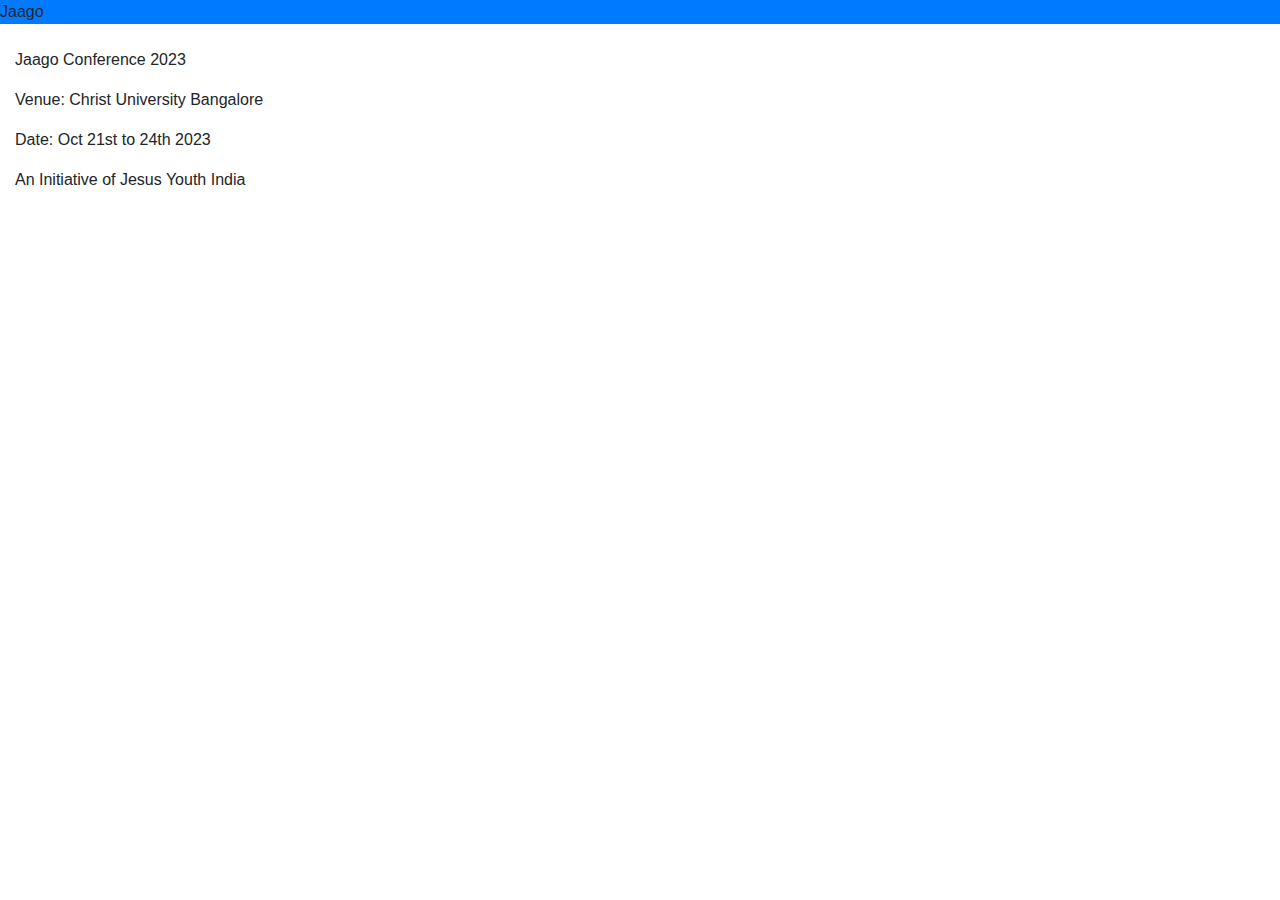
==== index.html @ bb732668 "Update index.html" ====
<!DOCTYPE html>
<html lang="en">
<head>
<meta charset="UTF-8">
<meta http-equiv="X-UA-Compatible" content="IE=edge">
<meta name="viewport" content="width=device-width, initial-scale=1.0">
<title>Quiz Mock Test</title>
<link rel="stylesheet" href="style1.css">
<link rel="stylesheet" href="https://cdnjs.cloudflare.com/ajax/libs/font-awesome/4.7.0/css/font-awesome.css">
<link rel="stylesheet" href="https://cdnjs.cloudflare.com/ajax/libs/twitter-bootstrap/4.0.0-alpha.6/css/bootstrap.min.css">
</head>
<body>
<header class="header bg-primary">
<div class="left-title">Jaago</div>
<div class="right-title"> </div>
<div class="clearfix"></div>
</header>
<div class="content">
<div class="container-fluid">
<div class="row">
<div class="col-sm-12">
<div id="result" class="quiz-body">


<br>
 <p>Jaago Conference 2023</p>
<p>Venue: Christ University Bangalore</p>
<p>Date: Oct 21st to 24th 2023</p>
<p>An Initiative of Jesus Youth India</p><br>

</div>
</div> <!-- End of col-sm-12 -->
</div> <!-- End of row -->
</div> <!-- ENd of container fluid -->
</div> <!-- End of content -->
<script src="https://cdnjs.cloudflare.com/ajax/libs/jquery/3.1.1/jquery.min.js"></script>
<script src="https://cdnjs.cloudflare.com/ajax/libs/twitter-bootstrap/4.0.0-alpha.6/js/bootstrap.min.js"></script>
</body>
</html>
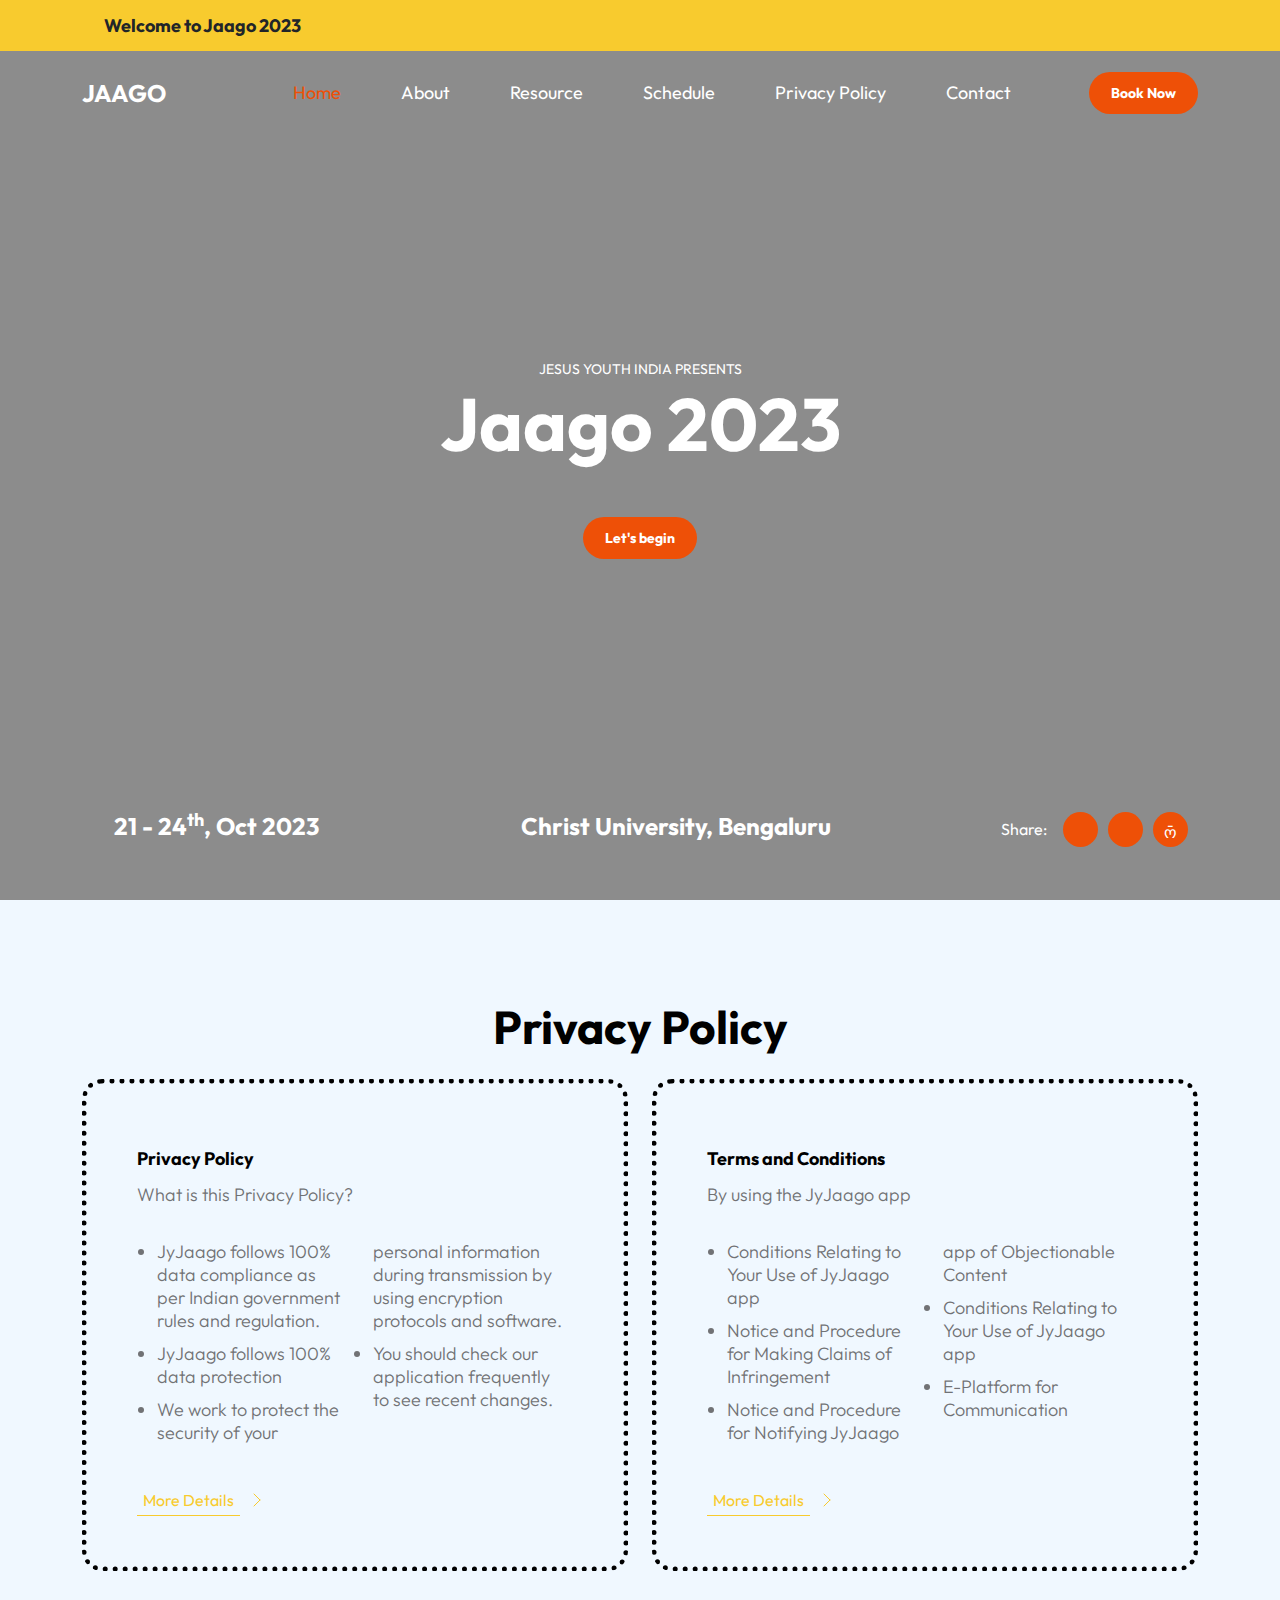
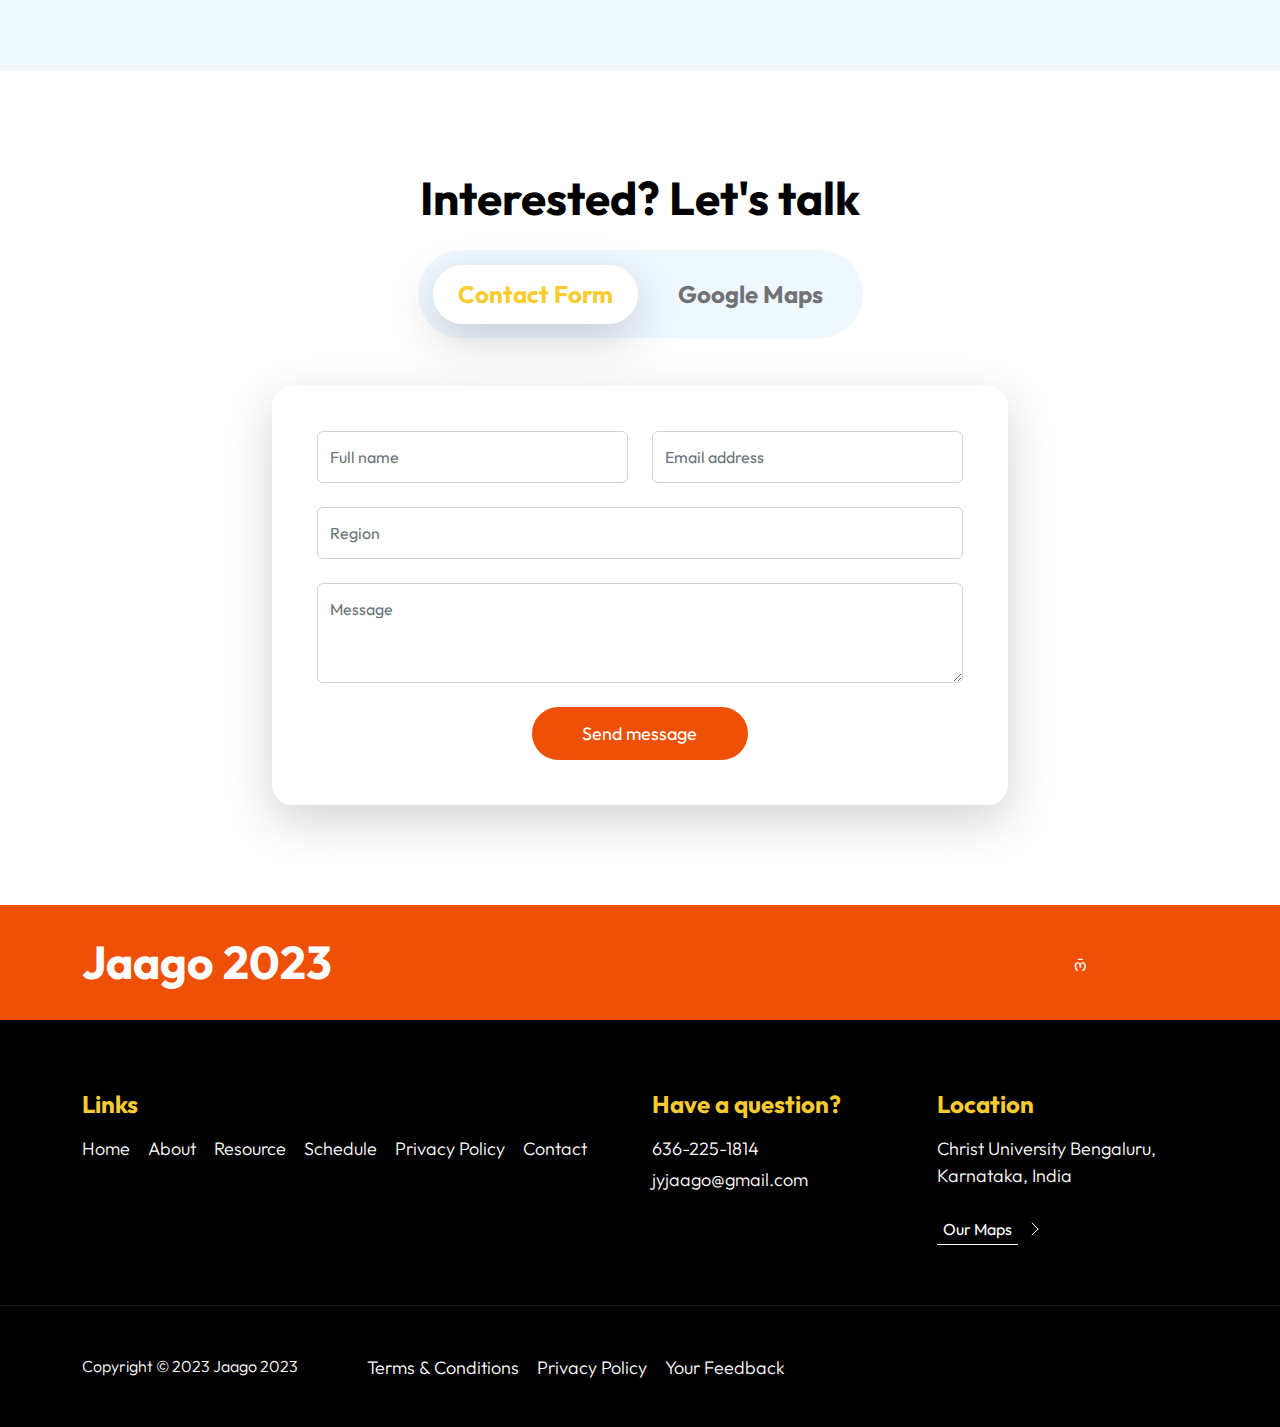
==== commit ba5c4a05: "Add files via upload" ====
--- a/index.html
+++ b/index.html
@@ -1,39 +1,680 @@
-<!DOCTYPE html>
+<!doctype html>
 <html lang="en">
-<head>
-<meta charset="UTF-8">
-<meta http-equiv="X-UA-Compatible" content="IE=edge">
-<meta name="viewport" content="width=device-width, initial-scale=1.0">
-<title>Quiz Mock Test</title>
-<link rel="stylesheet" href="style1.css">
-<link rel="stylesheet" href="https://cdnjs.cloudflare.com/ajax/libs/font-awesome/4.7.0/css/font-awesome.css">
-<link rel="stylesheet" href="https://cdnjs.cloudflare.com/ajax/libs/twitter-bootstrap/4.0.0-alpha.6/css/bootstrap.min.css">
-</head>
-<body>
-<header class="header bg-primary">
-<div class="left-title">Jaago</div>
-<div class="right-title"> </div>
-<div class="clearfix"></div>
-</header>
-<div class="content">
-<div class="container-fluid">
-<div class="row">
-<div class="col-sm-12">
-<div id="result" class="quiz-body">
-
-
-<br>
- <p>Jaago Conference 2023</p>
-<p>Venue: Christ University Bangalore</p>
-<p>Date: Oct 21st to 24th 2023</p>
-<p>An Initiative of Jesus Youth India</p><br>
-
-</div>
-</div> <!-- End of col-sm-12 -->
-</div> <!-- End of row -->
-</div> <!-- ENd of container fluid -->
-</div> <!-- End of content -->
-<script src="https://cdnjs.cloudflare.com/ajax/libs/jquery/3.1.1/jquery.min.js"></script>
-<script src="https://cdnjs.cloudflare.com/ajax/libs/twitter-bootstrap/4.0.0-alpha.6/js/bootstrap.min.js"></script>
-</body>
-</html>
+    <head>
+        <meta charset="utf-8">
+        <meta name="viewport" content="width=device-width, initial-scale=1">
+
+        <meta name="description" content="">
+        <meta name="author" content="">
+
+        <title>Jaago Conference 2023</title>
+
+        <!-- CSS FILES -->        
+        <link rel="preconnect" href="https://fonts.googleapis.com">
+        
+        <link rel="preconnect" href="https://fonts.gstatic.com" crossorigin>
+        
+        <link href="https://fonts.googleapis.com/css2?family=Outfit:wght@100;200;400;700&display=swap" rel="stylesheet">
+                
+        <link href="bootstrap.min.css" rel="stylesheet">
+
+        <link href="bootstrap-icons.css" rel="stylesheet">
+
+        <link href="jaagostyle.css" rel="stylesheet">
+        
+
+    </head>
+    
+    <body>
+
+        <main>
+
+            <header class="site-header">
+                <div class="container">
+                    <div class="row">
+                        
+                        <div class="col-lg-12 col-12 d-flex flex-wrap">
+                            <p class="d-flex me-4 mb-0">
+                                <i class="bi-person custom-icon me-2"></i>
+                                <strong class="text-dark">Welcome to Jaago 2023</strong>
+                            </p>
+                        </div>
+
+                    </div>
+                </div>
+            </header>
+
+
+            <nav class="navbar navbar-expand-lg">
+                <div class="container">
+                    <a class="navbar-brand" href="index.html">
+                        JAAGO
+                    </a>
+
+                    <a href="" class="btn custom-btn d-lg-none ms-auto me-4">Book Now</a>
+    
+                    <button class="navbar-toggler" type="button" data-bs-toggle="collapse" data-bs-target="#navbarNav" aria-controls="navbarNav" aria-expanded="false" aria-label="Toggle navigation">
+                        <span class="navbar-toggler-icon"></span>
+                    </button>
+    
+                    <div class="collapse navbar-collapse" id="navbarNav">
+                        <ul class="navbar-nav align-items-lg-center ms-auto me-lg-5">
+                            <li class="nav-item">
+                                <a class="nav-link click-scroll" href="#section_1">Home</a>
+                            </li>
+    
+                            <li class="nav-item">
+                                <a class="nav-link click-scroll" href="#section_2">About</a>
+                            </li>
+    
+                            <li class="nav-item">
+                                <a class="nav-link click-scroll" href="#section_3">Resource</a>
+                            </li>
+
+                            <li class="nav-item">
+                                <a class="nav-link click-scroll" href="#section_4">Schedule</a>
+                            </li>
+
+                            <li class="nav-item">
+                                <a class="nav-link click-scroll" href="#section_5">Privacy Policy</a>
+                            </li>
+    
+                            <li class="nav-item">
+                                <a class="nav-link click-scroll" href="#section_6">Contact</a>
+                            </li>
+                        </ul>
+
+                        <a href="" class="btn custom-btn d-lg-block d-none">Book Now</a>
+                    </div>
+                </div>
+            </nav>
+            
+
+            <section class="hero-section" id="section_1">
+                <div class="section-overlay"></div>
+
+                <div class="container d-flex justify-content-center align-items-center">
+                    <div class="row">
+
+                        <div class="col-12 mt-auto mb-5 text-center">
+                            <small>Jesus Youth India Presents</small>
+
+                            <h1 class="text-white mb-5">Jaago 2023</h1>
+
+                            <a class="btn custom-btn smoothscroll" href="#section_2">Let's begin</a>
+                        </div>
+
+                        <div class="col-lg-12 col-12 mt-auto d-flex flex-column flex-lg-row text-center">
+                            <div class="date-wrap">
+                                <h5 class="text-white">
+                                    <i class="custom-icon bi-clock me-2"></i>
+                                    21 - 24<sup>th</sup>, Oct 2023
+                                </h5>
+                            </div>
+
+                            <div class="location-wrap mx-auto py-3 py-lg-0">
+                                <h5 class="text-white">
+                                    <i class="custom-icon bi-geo-alt me-2"></i>
+                                    Christ University, Bengaluru
+                                </h5>
+                            </div>
+
+                            <div class="social-share">
+                                <ul class="social-icon d-flex align-items-center justify-content-center">
+                                    <span class="text-white me-3">Share:</span>
+
+                                    <li class="social-icon-item">
+                                        <a href="#" class="social-icon-link">
+                                            <span class="bi-facebook"></span>
+                                        </a>
+                                    </li>
+
+                                    <li class="social-icon-item">
+                                        <a href="#" class="social-icon-link">
+                                            <span class="bi-twitter"></span>
+                                        </a>
+                                    </li>
+
+                                    <li class="social-icon-item">
+                                        <a href="#" class="social-icon-link">
+                                            <span class="bi-instagram"></span>
+                                        </a>
+                                    </li>
+                                </ul>
+                            </div>
+                        </div>
+                    </div>
+                </div>
+
+                <div class="video-wrap">
+                    <video autoplay="" loop="" muted="" class="custom-video" poster="">
+                        <source src="pexels-2022395.mp4" type="video/mp4">
+
+                        Your browser does not support the video tag.
+                    </video>
+                </div>
+            </section>
+
+
+          <!--  <section class="about-section section-padding" id="section_2">
+                <div class="container">
+                    <div class="row">
+
+                        <div class="col-lg-6 col-12 mb-4 mb-lg-0 d-flex align-items-center">
+                            <div class="services-info">
+                                <h2 class="text-white mb-4">About Festava 2022</h2>
+
+                                <p class="text-white">Festava Live is free CSS template provided by TemplateMo website. This layout is built on Bootstrap v5.2.2 CSS library. You are free to use this template for your commercial website.</p>
+
+                                <h6 class="text-white mt-4">Once in Lifetime Experience</h6>
+
+                                <p class="text-white">You are not allowed to redistribute the template ZIP file on any other website without a permission.</p>
+
+                                <h6 class="text-white mt-4">Whole Night Party</h6>
+
+                                <p class="text-white">Please tell your friends about our website. Thank you.</p>
+                            </div>
+                        </div>
+
+                        <div class="col-lg-6 col-12">
+                            <div class="about-text-wrap">
+                                <img src="images/pexels-alexander-suhorucov-6457579.jpg" class="about-image img-fluid">
+
+                                <div class="about-text-info d-flex">
+                                    <div class="d-flex">
+                                        <i class="about-text-icon bi-person"></i>
+                                    </div>
+
+
+                                    <div class="ms-4">
+                                        <h3>a happy moment</h3>
+
+                                        <p class="mb-0">your amazing festival experience with us</p>
+                                    </div>
+                                </div>
+                            </div>
+                        </div>
+
+                    </div>
+                </div>
+            </section>-->
+
+
+          <!--   <section class="artists-section section-padding" id="section_3">
+                <div class="container">
+                    <div class="row justify-content-center">
+
+                        <div class="col-12 text-center">
+                            <h2 class="mb-4">Meet Artists</h1>
+                        </div>
+
+                        <div class="col-lg-5 col-12">
+                            <div class="artists-thumb">
+                                <div class="artists-image-wrap">
+                                    <img src="images/artists/joecalih-UmTZqmMvQcw-unsplash.jpg" class="artists-image img-fluid">
+                                </div>
+
+                                <div class="artists-hover">
+                                    <p>
+                                        <strong>Name:</strong>
+                                        Madona
+                                    </p>
+
+                                    <p>
+                                        <strong>Birthdate:</strong>
+                                        August 16, 1958
+                                    </p>
+
+                                    <p>
+                                        <strong>Music:</strong>
+                                        Pop, R&amp;B
+                                    </p>
+
+                                    <hr>
+
+                                    <p class="mb-0">
+                                        <strong>Youtube Channel:</strong>
+                                        <a href="#">Madona Official</a>
+                                    </p>
+                                </div>
+                            </div>
+                        </div>
+
+                        <div class="col-lg-5 col-12">
+                            <div class="artists-thumb">
+                                <div class="artists-image-wrap">
+                                    <img src="images/artists/abstral-official-bdlMO9z5yco-unsplash.jpg" class="artists-image img-fluid">
+                                </div>
+
+                                <div class="artists-hover">
+                                    <p>
+                                        <strong>Name:</strong>
+                                        Rihana
+                                    </p>
+
+                                    <p>
+                                        <strong>Birthdate:</strong>
+                                        Feb 20, 1988
+                                    </p>
+
+                                    <p>
+                                        <strong>Music:</strong>
+                                        Country
+                                    </p>
+
+                                    <hr>
+
+                                    <p class="mb-0">
+                                        <strong>Youtube Channel:</strong>
+                                        <a href="#">Rihana Official</a>
+                                    </p>
+                                </div>
+                            </div>
+
+                            <div class="artists-thumb">
+                                <img src="images/artists/soundtrap-rAT6FJ6wltE-unsplash.jpg" class="artists-image img-fluid">
+
+                                <div class="artists-hover">
+                                    <p>
+                                        <strong>Name:</strong>
+                                        Bruno Bros
+                                    </p>
+
+                                    <p>
+                                        <strong>Birthdate:</strong>
+                                        October 8, 1985
+                                    </p>
+
+                                    <p>
+                                        <strong>Music:</strong>
+                                        Pop
+                                    </p>
+
+                                    <hr>
+
+                                    <p class="mb-0">
+                                        <strong>Youtube Channel:</strong>
+                                        <a href="#">Bruno Official</a>
+                                    </p>
+                                </div>
+                            </div>
+                        </div>
+
+                    </div>
+                </div>
+            </section>-->
+
+
+      <!--      <section class="schedule-section section-padding" id="section_4">
+                <div class="container">
+                    <div class="row">
+
+                        <div class="col-12 text-center">
+                            <h2 class="text-white mb-4">Event Schedule</h1>
+
+                            <div class="table-responsive">
+                                <table class="schedule-table table table-dark">
+                                    <thead>
+                                        <tr>
+                                            <th scope="col">Date</th>
+
+                                            <th scope="col">Wednesday</th>
+
+                                            <th scope="col">Thursday</th>
+
+                                            <th scope="col">Friday</th>
+
+                                        </tr>
+                                    </thead>
+
+                                    <tbody>
+                                        <tr>
+                                            <th scope="row">Day 1</th>
+
+                                            <td class="table-background-image-wrap pop-background-image">
+                                                <h3>Pop Night</h3>
+
+                                                <p class="mb-2">5:00 - 7:00 PM</p>
+
+                                                <p>By Adele</p>
+
+                                                <div class="section-overlay"></div>
+                                            </td>
+
+                                            <td style="background-color: #F3DCD4"></td>
+
+                                            <td class="table-background-image-wrap rock-background-image">
+                                                <h3>Rock & Roll</h3>
+
+                                                <p class="mb-2">7:00 - 11:00 PM</p>
+
+                                                <p>By Rihana</p>
+
+                                                <div class="section-overlay"></div>
+                                            </td>
+                                        </tr>
+
+                                        <tr>
+                                            <th scope="row">Day 2</th>
+                
+                                            <td style="background-color: #ECC9C7"></td>
+
+                                            <td>
+                                                <h3>DJ Night</h3>
+
+                                                <p class="mb-2">6:30 - 9:30 PM</p>
+
+                                                <p>By Rihana</p>
+                                            </td>
+
+                                            <td style="background-color: #D9E3DA"></td>
+                                        </tr>
+
+                                        <tr>
+                                            <th scope="row">Day 3</th>
+                
+                                            <td class="table-background-image-wrap country-background-image">
+                                                <h3>Country Music</h3>
+
+                                                <p class="mb-2">4:30 - 7:30 PM</p>
+
+                                                <p>By Rihana</p>
+
+                                                <div class="section-overlay"></div>
+                                            </td>
+
+                                            <td style="background-color: #D1CFC0"></td>
+
+                                            <td>
+                                                <h3>Free Styles</h3>
+
+                                                <p class="mb-2">6:00 - 10:00 PM</p>
+
+                                                <p>By Members</p>
+                                            </td>
+                                        </tr>
+                                    </tbody>
+                                </table>
+                            </div>
+                        </div>
+                    </div>
+                </div>
+            </section>-->
+
+
+            <section class="pricing-section section-padding section-bg" id="section_5">
+                <div class="container">
+                    <div class="row">
+
+                        <div class="col-lg-8 col-12 mx-auto">
+                            <h2 class="text-center mb-4">Privacy Policy</h2>
+                        </div>
+                        
+                        <div class="col-lg-6 col-12">
+                            <div class="pricing-thumb">
+                                <div class="d-flex">
+                                    <div>
+                                        <h3><small>Privacy Policy</small> </h3>
+
+                                        <p>What is this Privacy Policy?</p>
+                                    </div>
+
+                                   
+                                </div>
+
+                                <ul class="pricing-list mt-3">
+                                    <li class="pricing-list-item">JyJaago follows 100% data compliance as per Indian government rules and regulation.</li>
+
+                                    <li class="pricing-list-item">JyJaago follows 100% data protection</li>
+
+                                    <li class="pricing-list-item">We work to protect the security of your personal information during transmission by using encryption protocols and software.</li>
+
+                                    <li class="pricing-list-item">You should check our application frequently to see recent changes. </li>
+                                </ul>
+
+                                <a class="link-fx-1 color-contrast-higher mt-4" href="PrivacyPolicy.html">
+                                    <span>More Details</span>
+                                    <svg class="icon" viewBox="0 0 32 32" aria-hidden="true"><g fill="none" stroke="currentColor" stroke-linecap="round" stroke-linejoin="round"><circle cx="16" cy="16" r="15.5"></circle><line x1="10" y1="18" x2="16" y2="12"></line><line x1="16" y1="12" x2="22" y2="18"></line></g></svg>
+                                </a>
+                            </div>
+                        </div>
+
+                        <div class="col-lg-6 col-12 mt-4 mt-lg-0">
+                            <div class="pricing-thumb">
+                                <div class="d-flex">
+                                    <div>
+                                        <h3><small>Terms and Conditions</small> </h3>
+
+                                        <p>By using the JyJaago app</p>
+                                    </div>
+                                </div>
+
+                                <ul class="pricing-list mt-3">
+                                    <li class="pricing-list-item">Conditions Relating to Your Use of JyJaago app</li>
+
+                                    <li class="pricing-list-item">Notice and Procedure for Making Claims of Infringement</li>
+
+                                    <li class="pricing-list-item">Notice and Procedure for Notifying JyJaago app of Objectionable Content</li>
+
+                                    <li class="pricing-list-item">Conditions Relating to Your Use of JyJaago app </li>
+                                    
+                                    <li class="pricing-list-item">E-Platform for Communication</li>
+                                </ul>
+
+                                <a class="link-fx-1 color-contrast-higher mt-4" href="TermsandConditions.html">
+                                    <span>More Details</span>
+                                    <svg class="icon" viewBox="0 0 32 32" aria-hidden="true"><g fill="none" stroke="currentColor" stroke-linecap="round" stroke-linejoin="round"><circle cx="16" cy="16" r="15.5"></circle><line x1="10" y1="18" x2="16" y2="12"></line><line x1="16" y1="12" x2="22" y2="18"></line></g></svg>
+                                </a>
+                            </div>
+                        </div>
+
+                    </div>
+                </div>
+            </section>
+
+
+            <section class="contact-section section-padding" id="section_6">
+                <div class="container">
+                    <div class="row">
+
+                        <div class="col-lg-8 col-12 mx-auto">
+                            <h2 class="text-center mb-4">Interested? Let's talk</h2>
+
+                            <nav class="d-flex justify-content-center">
+                                <div class="nav nav-tabs align-items-baseline justify-content-center" id="nav-tab" role="tablist">
+                                    <button class="nav-link active" id="nav-ContactForm-tab" data-bs-toggle="tab" data-bs-target="#nav-ContactForm" type="button" role="tab" aria-controls="nav-ContactForm" aria-selected="false">
+                                        <h5>Contact Form</h5>
+                                    </button>
+
+                                    <button class="nav-link" id="nav-ContactMap-tab" data-bs-toggle="tab" data-bs-target="#nav-ContactMap" type="button" role="tab" aria-controls="nav-ContactMap" aria-selected="false">
+                                        <h5>Google Maps</h5>
+                                    </button>
+                                </div>
+                            </nav>
+
+                            <div class="tab-content shadow-lg mt-5" id="nav-tabContent">
+                                <div class="tab-pane fade show active" id="nav-ContactForm" role="tabpanel" aria-labelledby="nav-ContactForm-tab">
+                                    <form class="custom-form contact-form mb-5 mb-lg-0" action="#" method="post" role="form">
+                                        <div class="contact-form-body">
+                                            <div class="row">
+                                                <div class="col-lg-6 col-md-6 col-12">
+                                                    <input type="text" name="contact-name" id="contact-name" class="form-control" placeholder="Full name" required>
+                                                </div>
+
+                                                <div class="col-lg-6 col-md-6 col-12">
+                                                    <input type="email" name="contact-email" id="contact-email" pattern="[^ @]*@[^ @]*" class="form-control" placeholder="Email address" required>
+                                                </div>
+                                            </div>
+
+                                            <input type="text" name="contact-company" id="contact-company" class="form-control" placeholder="Region" required>
+
+                                            <textarea name="contact-message" rows="3" class="form-control" id="contact-message" placeholder="Message"></textarea>
+
+                                            <div class="col-lg-4 col-md-10 col-8 mx-auto">
+                                                <button type="submit" class="form-control">Send message</button>
+                                            </div>
+                                        </div>
+                                    </form>
+                                </div>
+
+                                <div class="tab-pane fade" id="nav-ContactMap" role="tabpanel" aria-labelledby="nav-ContactMap-tab">
+                                    <iframe class="google-map" src="https://www.google.com/maps/embed?pb=!1m18!1m12!1m3!1d3888.5558789579068!2d77.60361387418773!3d12.936241415654303!2m3!1f0!2f0!3f0!3m2!1i1024!2i768!4f13.1!3m3!1m2!1s0x3bae15b277a93807%3A0x88518f37b39dabd0!2sChrist%20University!5e0!3m2!1sen!2sin!4v1685560151258!5m2!1sen!2sin" width="100%" height="450" style="border:0;" allowfullscreen="" loading="lazy" referrerpolicy="no-referrer-when-downgrade"></iframe>
+                                    <!-- You can easily copy the embed code from Google Maps -> Share -> Embed a map // -->
+                                </div>
+                            </div>
+                        </div>
+
+                    </div>
+                </div>
+            </section>
+        </main>
+
+
+        <footer class="site-footer">
+            <div class="site-footer-top">
+                <div class="container">
+                    <div class="row">
+
+                        <div class="col-lg-6 col-12">
+                            <h2 class="text-white mb-lg-0">Jaago 2023</h2>
+                        </div>
+
+                        <div class="col-lg-6 col-12 d-flex justify-content-lg-end align-items-center">
+                            <ul class="social-icon d-flex justify-content-lg-end">
+                                <li class="social-icon-item">
+                                    <a href="#" class="social-icon-link">
+                                        <span class="bi-twitter"></span>
+                                    </a>
+                                </li>
+    
+                                <li class="social-icon-item">
+                                    <a href="#" class="social-icon-link">
+                                        <span class="bi-apple"></span>
+                                    </a>
+                                </li>
+    
+                                <li class="social-icon-item">
+                                    <a href="#" class="social-icon-link">
+                                        <span class="bi-instagram"></span>
+                                    </a>
+                                </li>
+
+                                <li class="social-icon-item">
+                                    <a href="#" class="social-icon-link">
+                                        <span class="bi-youtube"></span>
+                                    </a>
+                                </li>
+
+                                <li class="social-icon-item">
+                                    <a href="#" class="social-icon-link">
+                                        <span class="bi-pinterest"></span>
+                                    </a>
+                                </li>
+                            </ul>
+                        </div>
+                    </div>
+                </div>
+            </div>
+
+            <div class="container">
+                <div class="row">
+
+                    <div class="col-lg-6 col-12 mb-4 pb-2">
+                        <h5 class="site-footer-title mb-3">Links</h5>
+
+                        <ul class="site-footer-links">
+                            <li class="site-footer-link-item">
+                                <a href="#" class="site-footer-link">Home</a>
+                            </li>
+
+                            <li class="site-footer-link-item">
+                                <a href="#" class="site-footer-link">About</a>
+                            </li>
+
+                            <li class="site-footer-link-item">
+                                <a href="#" class="site-footer-link">Resource</a>
+                            </li>
+
+                            <li class="site-footer-link-item">
+                                <a href="#" class="site-footer-link">Schedule</a>
+                            </li>
+
+                            <li class="site-footer-link-item">
+                                <a href="#" class="site-footer-link">Privacy Policy</a>
+                            </li>
+
+                            <li class="site-footer-link-item">
+                                <a href="#" class="site-footer-link">Contact</a>
+                            </li>
+                        </ul>
+                    </div>
+
+                    <div class="col-lg-3 col-md-6 col-12 mb-4 mb-lg-0">
+                        <h5 class="site-footer-title mb-3">Have a question?</h5>
+
+                        <p class="text-white d-flex mb-1">
+                            <a href="tel: 636-225-1814" class="site-footer-link">
+                                636-225-1814
+                            </a>
+                        </p>
+
+                        <p class="text-white d-flex">
+                            <a href="mailto:jyjaago@gmail.com" class="site-footer-link">
+                                jyjaago@gmail.com
+                            </a>
+                        </p>
+                    </div>
+
+                    <div class="col-lg-3 col-md-6 col-11 mb-4 mb-lg-0 mb-md-0">
+                        <h5 class="site-footer-title mb-3">Location</h5>
+
+                        <p class="text-white d-flex mt-3 mb-2">
+                        Christ University Bengaluru, Karnataka, India</p>
+
+                        <a class="link-fx-1 color-contrast-higher mt-3" href="#">
+                            <span>Our Maps</span>
+                            <svg class="icon" viewBox="0 0 32 32" aria-hidden="true"><g fill="none" stroke="currentColor" stroke-linecap="round" stroke-linejoin="round"><circle cx="16" cy="16" r="15.5"></circle><line x1="10" y1="18" x2="16" y2="12"></line><line x1="16" y1="12" x2="22" y2="18"></line></g></svg>
+                        </a>
+                    </div>
+                </div>
+            </div>
+
+            <div class="site-footer-bottom">
+                <div class="container">
+                    <div class="row">
+
+                        <div class="col-lg-3 col-12 mt-5">
+                            <p class="copyright-text">Copyright © 2023 Jaago 2023</p>
+                        </div>
+
+                        <div class="col-lg-8 col-12 mt-lg-5">
+                            <ul class="site-footer-links">
+                                <li class="site-footer-link-item">
+                                    <a href="TermsandConditions.html" class="site-footer-link">Terms &amp; Conditions</a>
+                                </li>
+
+                                <li class="site-footer-link-item">
+                                    <a href="PrivacyPolicy.html" class="site-footer-link">Privacy Policy</a>
+                                </li>
+
+                                <li class="site-footer-link-item">
+                                    <a href="#" class="site-footer-link">Your Feedback</a>
+                                </li>
+                            </ul>
+                        </div>
+                    </div>
+                </div>
+            </div>
+        </footer>
+
+
+
+        <!-- JAVASCRIPT FILES -->
+        <script src="jquery.min.js"></script>
+        <script src="bootstrap.min.js"></script>
+        <script src="jquery.sticky.js"></script>
+        <script src="click-scroll.js"></script>
+        <script src="custom.js"></script>
+
+    </body>
+</html>